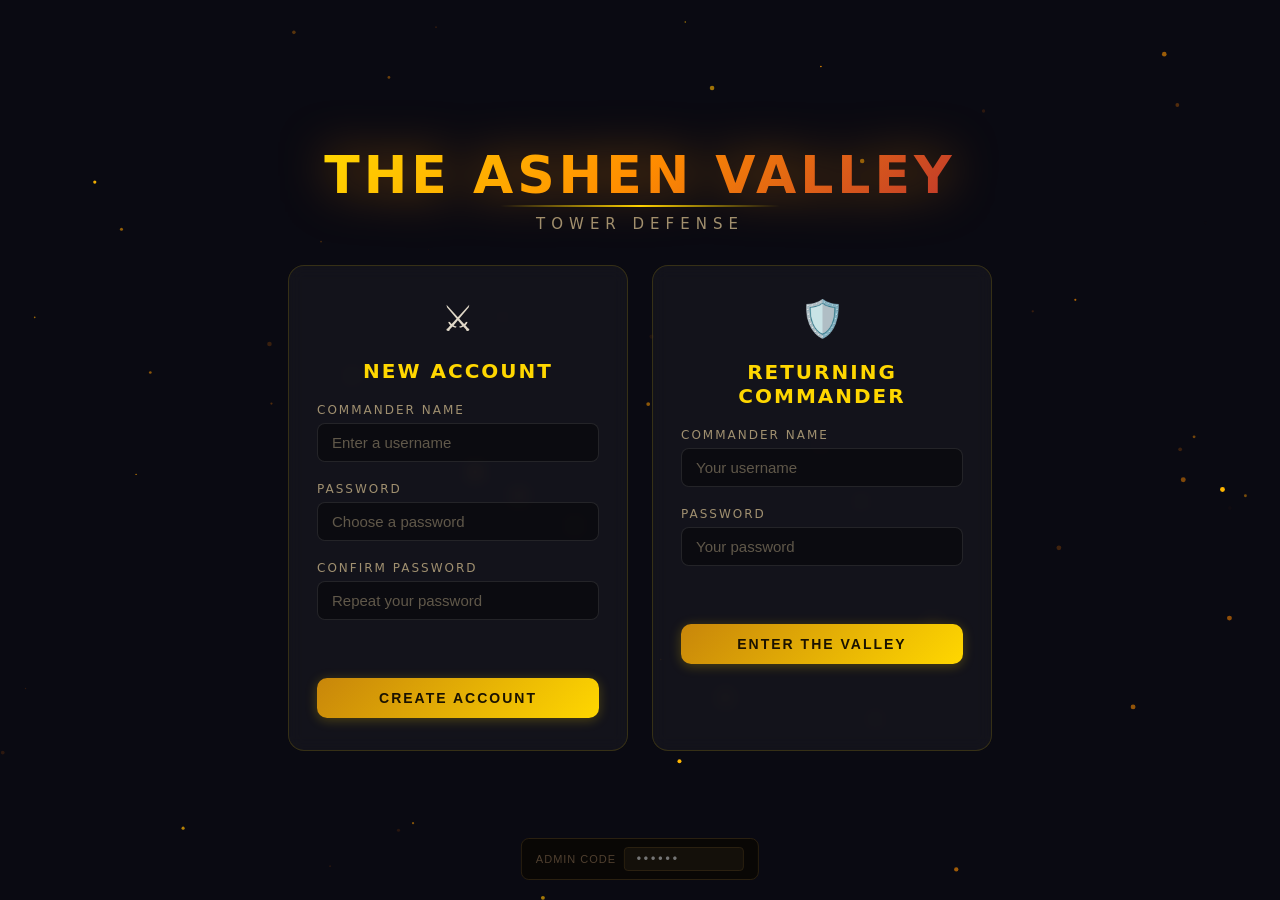
==== loadout.html @ 4f232daa "Initial commit" ====
<!DOCTYPE html>
<html lang="en">
<head>
  <meta charset="UTF-8">
  <meta name="viewport" content="width=device-width, initial-scale=1.0">
  <title>The Ashen Valley — Choose Loadout</title>
  <link rel="stylesheet" href="css/hub.css">
  <style>
    .loadout-page {
      position: relative;
      z-index: 1;
      min-height: 100vh;
      display: flex;
      flex-direction: column;
      align-items: center;
      padding: 0 20px 40px;
    }

    .lo-header {
      width: 100%;
      max-width: 860px;
      display: flex;
      align-items: center;
      justify-content: space-between;
      padding: 16px 0;
      border-bottom: 1px solid #3a2e10;
      margin-bottom: 24px;
    }

    .lo-title {
      font-size: 22px;
      font-weight: 800;
      color: #ffd700;
      letter-spacing: 2px;
      text-shadow: 0 0 20px rgba(255,215,0,0.3);
    }

    /* ── Slot row ── */
    .slot-row {
      display: flex;
      gap: 16px;
      justify-content: center;
      margin-bottom: 28px;
      flex-wrap: wrap;
    }

    .slot {
      width: 110px;
      height: 130px;
      border: 2px dashed #3a3010;
      border-radius: 14px;
      background: #0d0a06;
      display: flex;
      flex-direction: column;
      align-items: center;
      justify-content: center;
      gap: 6px;
      cursor: default;
      transition: border-color 0.2s, box-shadow 0.2s;
      position: relative;
    }

    .slot.filled {
      border-style: solid;
      border-color: #40c050;
      background: #0a1a0c;
      box-shadow: 0 0 16px rgba(60,200,80,0.3);
      cursor: pointer;
    }

    .slot.filled:hover {
      border-color: #ff4040;
      box-shadow: 0 0 16px rgba(255,60,60,0.3);
    }

    .slot-num {
      font-size: 11px;
      color: #504030;
      letter-spacing: 1px;
      text-transform: uppercase;
    }

    .slot-icon {
      width: 52px;
      height: 52px;
      border-radius: 50%;
      display: flex;
      align-items: center;
      justify-content: center;
      font-size: 16px;
      font-weight: 800;
      background: #1a1a1a;
      color: #404040;
    }

    .slot.filled .slot-icon {
      background: var(--slot-color, #333);
      color: var(--slot-text, #fff);
    }

    .slot-name {
      font-size: 10px;
      color: #706050;
      text-align: center;
      line-height: 1.3;
      padding: 0 4px;
    }

    .slot.filled .slot-name {
      color: #a0d090;
    }

    .slot-remove {
      position: absolute;
      top: 5px;
      right: 8px;
      font-size: 11px;
      color: #604030;
      display: none;
    }

    .slot.filled:hover .slot-remove {
      display: block;
      color: #ff6040;
    }

    .slot-empty-label {
      font-size: 28px;
      color: #2a2010;
    }

    /* ── Counter ── */
    .lo-counter {
      text-align: center;
      margin-bottom: 20px;
      font-size: 15px;
      color: #808060;
    }

    .lo-counter span {
      color: #40c050;
      font-weight: 700;
      font-size: 18px;
    }

    /* ── Unit grid ── */
    .unit-pool {
      width: 100%;
      max-width: 860px;
      display: grid;
      grid-template-columns: repeat(auto-fill, minmax(96px, 1fr));
      gap: 10px;
      margin-bottom: 28px;
    }

    .pool-unit {
      display: flex;
      flex-direction: column;
      align-items: center;
      gap: 5px;
      padding: 12px 6px 10px;
      border-radius: 10px;
      border: 2px solid #2a2010;
      background: #100d08;
      cursor: pointer;
      position: relative;
      transition: transform 0.15s, border-color 0.15s, box-shadow 0.15s;
    }

    .pool-unit:hover {
      transform: translateY(-3px);
      border-color: #60a060;
    }

    .pool-unit.selected {
      border-color: #40c050;
      background: #0a180c;
      box-shadow: 0 0 14px rgba(60,200,80,0.35);
    }

    .pool-unit.selected:hover {
      border-color: #ff4040;
    }

    .pool-unit .pu-check {
      position: absolute;
      top: 5px;
      right: 7px;
      font-size: 12px;
      color: #40c050;
      font-weight: 900;
    }

    .pu-icon {
      width: 48px;
      height: 48px;
      border-radius: 50%;
      display: flex;
      align-items: center;
      justify-content: center;
      font-size: 14px;
      font-weight: 800;
    }

    .pu-canvas {
      width: 48px;
      height: 48px;
      border-radius: 50%;
      display: block;
      background: rgba(0,0,0,0.3);
    }

    .slot-canvas {
      width: 52px;
      height: 52px;
      border-radius: 50%;
      display: block;
      background: rgba(0,0,0,0.3);
    }

    .pu-name {
      font-size: 10px;
      color: #c0b090;
      text-align: center;
      line-height: 1.2;
    }

    .pu-tier {
      font-size: 9px;
      color: #504030;
    }

    /* rarity borders */
    .rb-common    { border-color: #3a3010; }
    .rb-rare      { border-color: #1a2a3a; }
    .rb-epic      { border-color: #2a1a3a; }
    .rb-legendary { border-color: #3a1a0a; }
    .rb-divine    { border-color: #3a2a00; }
    .rb-mystery   { border-color: #4a0a4a; box-shadow: 0 0 10px rgba(200,20,200,0.5); animation: mysteryBorderPulse 2s ease-in-out infinite; }
    @keyframes mysteryBorderPulse {
      0%,100% { border-color: #4a0a4a; box-shadow: 0 0 10px rgba(200,20,200,0.5); }
      50%      { border-color: #c020c0; box-shadow: 0 0 18px rgba(200,20,200,0.9); }
    }

    /* ── Enter Battle button ── */
    .enter-btn {
      display: block;
      padding: 14px 60px;
      font-size: 18px;
      font-weight: 800;
      letter-spacing: 2px;
      border-radius: 10px;
      border: 2px solid #5c2a10;
      background: linear-gradient(135deg, #3a1408, #5c2010);
      color: #ffb060;
      cursor: pointer;
      transition: all 0.2s;
      margin: 0 auto 12px;
    }

    .enter-btn:hover:not(:disabled) {
      background: linear-gradient(135deg, #6a2008, #a03010);
      border-color: #ff6020;
      box-shadow: 0 0 30px rgba(255,100,30,0.4);
      color: #ffd090;
    }

    .enter-btn:disabled {
      opacity: 0.35;
      cursor: default;
    }

    .enter-hint {
      text-align: center;
      font-size: 12px;
      color: #504030;
    }
  </style>
</head>
<body>

<canvas id="bg-canvas" class="bg-canvas"></canvas>

<div class="loadout-page">

  <div class="lo-header">
    <div class="lo-title">⚔ Choose Your Loadout</div>
    <button class="btn-icon" id="btn-back">← Back to Hub</button>
  </div>

  <!-- 5 slots -->
  <div class="slot-row" id="slot-row"></div>

  <!-- Counter -->
  <div class="lo-counter"><span id="sel-count">0</span> / 6 selected</div>

  <!-- Unit pool -->
  <div class="unit-pool" id="unit-pool"></div>

  <!-- Enter battle -->
  <button class="enter-btn" id="btn-enter" disabled>Enter Battle</button>
  <div class="enter-hint" id="enter-hint">Select 5 heroes to deploy</div>

</div>

<script src="js/map.js"></script>
<script src="js/tower.js"></script>
<script src="js/account.js"></script>
<script>
  // Render a tower model into a new <canvas> of the given size
  function makeTowerCanvas(key, size) {
    const cv = document.createElement('canvas');
    cv.width = size;
    cv.height = size;
    const ctx = cv.getContext('2d');
    try {
      const t = new Tower(key, 0, 0);
      ctx.save();
      ctx.translate(size / 2 - t.x, size / 2 - t.y);
      t.render(ctx, false);
      ctx.restore();
    } catch (e) {
      const def = TOWER_DEFS.find(d => d.key === key);
      ctx.fillStyle = def ? def.color : '#888';
      ctx.beginPath(); ctx.arc(size/2, size/2, size/2 - 2, 0, Math.PI*2); ctx.fill();
      ctx.fillStyle = def ? (def.textColor || '#fff') : '#fff';
      ctx.font = `bold ${Math.floor(size * 0.3)}px Arial`;
      ctx.textAlign = 'center'; ctx.textBaseline = 'middle';
      ctx.fillText(def ? def.abbr : '?', size/2, size/2);
    }
    return cv;
  }
</script>
<script>
  const _user = getCurrentUser();
  if (!_user) window.location.href = 'login.html';

  // ── Background embers (same as hub) ──
  (function() {
    const cv = document.getElementById('bg-canvas');
    const cx = cv.getContext('2d');
    function resize() { cv.width = innerWidth; cv.height = innerHeight; }
    resize();
    window.addEventListener('resize', resize);
    const EMBERS = Array.from({ length: 60 }, () => ({
      x: Math.random() * innerWidth, y: Math.random() * innerHeight,
      r: Math.random() * 2.2 + 0.4, vy: -(Math.random() * 0.7 + 0.2),
      vx: (Math.random() - 0.5) * 0.35,
      life: Math.random(), maxLife: Math.random() * 0.7 + 0.4,
    }));
    function tick() {
      cx.clearRect(0, 0, cv.width, cv.height);
      for (const e of EMBERS) {
        e.x += e.vx; e.y += e.vy; e.life -= 0.003;
        if (e.life <= 0) { e.x = Math.random() * cv.width; e.y = cv.height + 10; e.life = e.maxLife; }
        const a = (e.life / e.maxLife) * 0.75;
        cx.beginPath(); cx.arc(e.x, e.y, e.r, 0, Math.PI * 2);
        cx.fillStyle = `rgba(255,${90 + Math.floor(e.life * 110)},0,${a})`; cx.fill();
      }
      requestAnimationFrame(tick);
    }
    tick();
  })();

  // ── State ──
  const isAdmin = _user.username === 'Admin';
  const unlocked = getUnlockedUnits(_user.username);
  let selected = getLoadout(_user.username).slice(); // start from saved loadout

  // ── Build slots ──
  function buildSlots() {
    const row = document.getElementById('slot-row');
    row.innerHTML = '';
    for (let i = 0; i < 6; i++) {
      const key = selected[i] || null;
      const unit = key ? GACHA_POOL.find(u => u.key === key) : null;
      const slot = document.createElement('div');
      slot.className = 'slot' + (unit ? ' filled' : '');
      if (unit) {
        const numEl = document.createElement('div');
        numEl.className = 'slot-num';
        numEl.textContent = `Slot ${i + 1}`;

        const cv = makeTowerCanvas(unit.key, 52);
        cv.className = 'slot-canvas';

        const nameEl = document.createElement('div');
        nameEl.className = 'slot-name';
        nameEl.textContent = unit.name;

        const removeEl = document.createElement('div');
        removeEl.className = 'slot-remove';
        removeEl.textContent = '✕ remove';

        slot.appendChild(numEl);
        slot.appendChild(cv);
        slot.appendChild(nameEl);
        slot.appendChild(removeEl);
        slot.addEventListener('click', () => { removeUnit(key); });
      } else {
        slot.innerHTML = `
          <div class="slot-empty-label">+</div>
          <div class="slot-name">Empty</div>
        `;
      }
      row.appendChild(slot);
    }
  }

  // ── Build unit pool ──
  const RARITY_RANK = { common: 0, rare: 1, epic: 2, legendary: 3, divine: 4, mystery: 5 };

  function buildPool() {
    const pool = document.getElementById('unit-pool');
    pool.innerHTML = '';
    const sortedPool = [...GACHA_POOL]
      .filter(u => unlocked.includes(u.key))
      .sort((a, b) => RARITY_RANK[a.rarity] - RARITY_RANK[b.rarity]);
    for (const unit of sortedPool) {
      const isSel = selected.includes(unit.key);
      const el = document.createElement('div');
      el.className = `pool-unit rb-${unit.rarity}` + (isSel ? ' selected' : '');

      if (isSel) {
        const check = document.createElement('div');
        check.className = 'pu-check';
        check.textContent = '✓';
        el.appendChild(check);
      }

      const cv = makeTowerCanvas(unit.key, 48);
      cv.className = 'pu-canvas';
      el.appendChild(cv);

      const nameEl = document.createElement('div');
      nameEl.className = 'pu-name';
      nameEl.textContent = unit.name;
      el.appendChild(nameEl);

      const tierEl = document.createElement('div');
      tierEl.className = 'pu-tier';
      tierEl.textContent = `Tier ${unit.tier} · ${unit.rarity}`;
      el.appendChild(tierEl);

      el.addEventListener('click', () => {
        if (selected.includes(unit.key)) {
          removeUnit(unit.key);
        } else {
          addUnit(unit.key);
        }
      });
      pool.appendChild(el);
    }
  }

  function addUnit(key) {
    if (selected.length >= 6) return;
    selected.push(key);
    refresh();
  }

  function removeUnit(key) {
    selected = selected.filter(k => k !== key);
    refresh();
  }

  function refresh() {
    buildSlots();
    buildPool();
    document.getElementById('sel-count').textContent = selected.length;
    const ready = selected.length >= 1;
    document.getElementById('btn-enter').disabled = !ready;
    document.getElementById('enter-hint').textContent = ready
      ? 'Your heroes are ready — enter the valley!'
      : 'Select at least 1 hero to enter the valley';
  }

  // ── Enter battle ──
  document.getElementById('btn-enter').addEventListener('click', () => {
    if (selected.length < 1) return;
    saveLoadout(_user.username, selected);
    const modeParam = new URLSearchParams(location.search).get('mode');
    window.location.href = modeParam ? `index.html?mode=${modeParam}` : 'index.html';
  });

  document.getElementById('btn-back').addEventListener('click', () => {
    window.location.href = 'hub.html';
  });

  // ── Show mode in title ──
  const _modeParam = new URLSearchParams(location.search).get('mode');
  if (_modeParam === 'infinite') {
    document.querySelector('.lo-title').textContent = '♾ Infinite Mode — Choose Your Loadout';
  }

  // ── Init ──
  refresh();
</script>
</body>
</html>
---- css/hub.css ----
/* ========================
   RESET & BASE
======================== */
*, *::before, *::after { box-sizing: border-box; margin: 0; padding: 0; }

body {
  background: #0d0a06;
  color: #e8e0cc;
  font-family: 'Segoe UI', 'Arial', sans-serif;
  min-height: 100vh;
  overflow-x: hidden;
  user-select: none;
}

.bg-canvas {
  position: fixed;
  inset: 0;
  pointer-events: none;
  z-index: 0;
}

/* ========================
   HUB PAGE
======================== */
.hub-page {
  position: relative;
  z-index: 1;
  min-height: 100vh;
  display: flex;
  flex-direction: column;
  align-items: center;
  padding: 0 20px 40px;
}

/* ========================
   HEADER
======================== */
.hub-header {
  width: 100%;
  max-width: 900px;
  display: flex;
  align-items: center;
  justify-content: space-between;
  padding: 16px 0;
  border-bottom: 1px solid #3a2e10;
  margin-bottom: 10px;
}

.hub-title {
  font-size: 22px;
  font-weight: 800;
  color: #ffd700;
  letter-spacing: 2px;
  text-shadow: 0 0 20px rgba(255,215,0,0.3);
}

.hub-header-right {
  display: flex;
  align-items: center;
  gap: 16px;
}

.crystal-display {
  font-size: 15px;
  font-weight: 700;
  color: #a0e0ff;
  background: rgba(0,100,180,0.2);
  border: 1px solid #2060a0;
  border-radius: 20px;
  padding: 4px 14px;
}

.username-display {
  font-size: 14px;
  color: #c8a96e;
}

.btn-icon {
  background: transparent;
  border: 1px solid #5c4a1e;
  color: #a08050;
  border-radius: 6px;
  padding: 5px 12px;
  font-size: 13px;
  cursor: pointer;
  transition: all 0.15s;
}
.btn-icon:hover { border-color: #ff8040; color: #ff8040; }

/* ========================
   WELCOME BANNER
======================== */
.hub-welcome {
  text-align: center;
  margin: 28px 0 36px;
}

.welcome-text {
  font-size: 28px;
  font-weight: 700;
  color: #ffd700;
  text-shadow: 0 0 30px rgba(255,215,0,0.25);
  letter-spacing: 1px;
}

.welcome-sub {
  font-size: 15px;
  color: #a09070;
  margin-top: 6px;
  letter-spacing: 2px;
}

/* ========================
   MENU GRID
======================== */
.menu-grid {
  display: flex;
  gap: 24px;
  justify-content: center;
  flex-wrap: wrap;
  max-width: 900px;
  width: 100%;
}

.menu-card {
  position: relative;
  width: 230px;
  min-height: 220px;
  border-radius: 14px;
  border: 1px solid #3a2e10;
  background: #14100a;
  display: flex;
  flex-direction: column;
  align-items: center;
  justify-content: center;
  gap: 10px;
  cursor: pointer;
  padding: 30px 20px;
  overflow: hidden;
  transition: transform 0.2s, box-shadow 0.2s, border-color 0.2s;
}

.menu-card:hover {
  transform: translateY(-6px);
}

.card-glow {
  position: absolute;
  inset: 0;
  opacity: 0;
  transition: opacity 0.3s;
  border-radius: 14px;
  pointer-events: none;
}

.menu-card:hover .card-glow { opacity: 1; }

/* Card accent colors */
.card-play   { border-color: #5c2a10; }
.card-play:hover { box-shadow: 0 8px 40px rgba(255,100,30,0.35); border-color: #ff6020; }
.card-play .card-glow { background: radial-gradient(ellipse at 50% 100%, rgba(255,100,30,0.18), transparent 70%); }

.card-infinite { border-color: #103a2a; }
.card-infinite:hover { box-shadow: 0 8px 40px rgba(0,220,180,0.35); border-color: #00dcb4; }
.card-infinite .card-glow { background: radial-gradient(ellipse at 50% 100%, rgba(0,220,180,0.18), transparent 70%); }

.card-summon { border-color: #2a1e5c; }
.card-summon:hover { box-shadow: 0 8px 40px rgba(120,60,255,0.35); border-color: #8060ff; }
.card-summon .card-glow { background: radial-gradient(ellipse at 50% 100%, rgba(120,60,255,0.18), transparent 70%); }

.card-loadout { border-color: #1a3a1a; }
.card-loadout:hover { box-shadow: 0 8px 40px rgba(60,200,80,0.35); border-color: #40c050; }
.card-loadout .card-glow { background: radial-gradient(ellipse at 50% 100%, rgba(60,200,80,0.18), transparent 70%); }

.card-profile { border-color: #3a2e10; }
.card-profile:hover { box-shadow: 0 8px 40px rgba(255,215,0,0.25); border-color: #ffd700; }
.card-profile .card-glow { background: radial-gradient(ellipse at 50% 100%, rgba(255,215,0,0.15), transparent 70%); }

.card-draft { border-color: #103030; }
.card-draft:hover { box-shadow: 0 8px 40px rgba(0,200,180,0.35); border-color: #00c8b4; }
.card-draft .card-glow { background: radial-gradient(ellipse at 50% 100%, rgba(0,200,180,0.18), transparent 70%); }

.card-enemies { border-color: #2a1038; }
.card-enemies:hover { box-shadow: 0 8px 40px rgba(180,50,240,0.35); border-color: #b032f0; }
.card-enemies .card-glow { background: radial-gradient(ellipse at 50% 100%, rgba(180,50,240,0.18), transparent 70%); }

.card-icon {
  font-size: 48px;
  line-height: 1;
}

.card-title {
  font-size: 20px;
  font-weight: 800;
  color: #f0e0c0;
  letter-spacing: 1px;
}

.card-desc {
  font-size: 12px;
  color: #806050;
  text-align: center;
  line-height: 1.5;
  letter-spacing: 0.5px;
}

/* ========================
   MODALS
======================== */
.modal-overlay {
  position: fixed;
  inset: 0;
  background: rgba(0,0,0,0.82);
  display: flex;
  align-items: center;
  justify-content: center;
  z-index: 100;
  padding: 20px;
}

.modal {
  background: #14100a;
  border: 1px solid #5c4a1e;
  border-radius: 14px;
  box-shadow: 0 12px 60px rgba(0,0,0,0.9);
  width: 100%;
  max-height: 90vh;
  overflow-y: auto;
}

.modal-header {
  display: flex;
  align-items: center;
  justify-content: space-between;
  padding: 16px 20px;
  border-bottom: 1px solid #3a2e10;
  background: #1e1810;
  border-radius: 14px 14px 0 0;
  position: sticky;
  top: 0;
  z-index: 1;
}

.modal-title {
  font-size: 18px;
  font-weight: 700;
  color: #ffd700;
  letter-spacing: 1px;
}

.modal-close {
  background: none;
  border: none;
  color: #888;
  font-size: 18px;
  cursor: pointer;
  line-height: 1;
  padding: 0;
  transition: color 0.15s;
}
.modal-close:hover { color: #ff6b6b; }

/* ========================
   SUMMON MODAL
======================== */
.summon-modal-box { max-width: 700px; }

.summon-info {
  display: flex;
  justify-content: space-between;
  padding: 12px 20px;
  border-bottom: 1px solid #2a2010;
}

.summon-crystals {
  font-size: 16px;
  font-weight: 700;
  color: #a0e0ff;
}

.summon-collection {
  font-size: 14px;
  color: #c8a96e;
}

.summon-roll-area {
  min-height: 160px;
  padding: 20px;
  display: flex;
  align-items: center;
  justify-content: center;
  flex-wrap: wrap;
  gap: 10px;
}

.summon-idle-text {
  color: #605040;
  font-size: 16px;
  letter-spacing: 1px;
  text-align: center;
}

.summon-results {
  display: flex;
  flex-wrap: wrap;
  gap: 10px;
  justify-content: center;
  width: 100%;
}

.summon-dupe-info {
  text-align: center;
  padding: 8px 20px;
  color: #a0e0ff;
  font-size: 13px;
  background: rgba(0,80,160,0.2);
  border-top: 1px solid #2a2010;
}

.summon-buttons {
  display: flex;
  gap: 12px;
  padding: 16px 20px;
  border-top: 1px solid #2a2010;
  justify-content: center;
  flex-wrap: wrap;
}

.btn-roll {
  display: flex;
  flex-direction: column;
  align-items: center;
  gap: 4px;
  padding: 12px 28px;
  border-radius: 8px;
  cursor: pointer;
  transition: all 0.15s;
  border: 2px solid transparent;
  font-family: inherit;
}

.btn-single {
  background: #1e2a3a;
  border-color: #2060a0;
  color: #a0d0ff;
}
.btn-single:hover { background: #253545; border-color: #60b0ff; box-shadow: 0 4px 16px rgba(80,160,255,0.3); }

.btn-multi {
  background: #2a1e3a;
  border-color: #6040b0;
  color: #c0a0ff;
}
.btn-multi:hover { background: #352545; border-color: #a080ff; box-shadow: 0 4px 16px rgba(160,100,255,0.3); }

.roll-label { font-size: 15px; font-weight: 700; }
.roll-cost  { font-size: 12px; opacity: 0.8; }
.roll-guarantee { color: #c0a0ff; font-size: 11px; margin-left: 4px; }

.btn-roll.flash-error {
  animation: errorFlash 0.6s ease;
}
@keyframes errorFlash {
  0%, 100% { border-color: inherit; }
  50% { border-color: #ff4444; box-shadow: 0 0 16px rgba(255,50,50,0.5); }
}

.legend-common    { color: #aaaaaa; }
.legend-rare      { color: #60aaff; }
.legend-epic      { color: #c080ff; }
.legend-legendary { color: #ffd700; }
.legend-divine    { color: #fffbe8; text-shadow: 0 0 8px rgba(255,255,200,0.9); }
.legend-mystery   { color: #e040e0; text-shadow: 0 0 10px rgba(220,40,220,0.9), 0 0 20px rgba(220,40,220,0.5); animation: mysteryLegendPulse 1.8s ease-in-out infinite; }
@keyframes mysteryLegendPulse {
  0%,100% { color: #e040e0; text-shadow: 0 0 10px rgba(220,40,220,0.9); }
  50%      { color: #ff80ff; text-shadow: 0 0 18px rgba(255,100,255,1.0), 0 0 32px rgba(200,0,200,0.6); }
}

.rarity-rates {
  display: flex;
  flex-direction: row;
  justify-content: center;
  gap: 8px;
  padding: 10px 20px 14px;
  border-top: 1px solid rgba(255,255,255,0.06);
}
.rate-row {
  display: flex;
  flex-direction: column;
  align-items: center;
  gap: 2px;
  min-width: 62px;
  background: rgba(0,0,0,0.25);
  border-radius: 6px;
  padding: 6px 8px;
}
.rate-icon {
  font-size: 14px;
}
.rate-label {
  font-size: 9px;
  color: #888;
  letter-spacing: 0.5px;
  text-transform: uppercase;
}
.rate-pct {
  font-size: 13px;
  font-weight: 700;
  color: #e0d0a0;
}

/* ========================
   RESULT CARDS
======================== */
.result-card {
  position: relative;
  width: 90px;
  padding: 10px 6px 8px;
  border-radius: 8px;
  border: 2px solid #333;
  background: #1a140e;
  display: flex;
  flex-direction: column;
  align-items: center;
  gap: 4px;
  opacity: 0;
}

.card-reveal {
  animation: cardReveal 0.4s ease forwards;
}
@keyframes cardReveal {
  0%   { opacity: 0; transform: scale(0.6) rotateY(90deg); }
  60%  { transform: scale(1.08) rotateY(-5deg); }
  100% { opacity: 1; transform: scale(1) rotateY(0deg); }
}

.rarity-common    { border-color: #666; }
.rarity-rare      { border-color: #4090e0; box-shadow: 0 0 10px rgba(60,140,220,0.4); }
.rarity-epic      { border-color: #9050e0; box-shadow: 0 0 14px rgba(140,60,220,0.5); }
.rarity-legendary { border-color: #ffd700; box-shadow: 0 0 18px rgba(255,215,0,0.6); }
.rarity-legendary.card-reveal { animation: cardReveal 0.4s ease forwards, legendaryShimmer 1.5s 0.4s ease infinite; }
.rarity-divine    { border-color: #fff8e0; box-shadow: 0 0 24px rgba(255,255,220,0.8); }
.rarity-divine.card-reveal { animation: cardReveal 0.4s ease forwards, divineShimmer 2s 0.4s ease infinite; }
.rarity-mystery   { border-color: #c020c0; box-shadow: 0 0 28px rgba(200,20,200,0.9); animation: mysteryShimmer 1.4s ease-in-out infinite; }
.rarity-mystery.card-reveal { animation: cardReveal 0.4s ease forwards, mysteryShimmer 1.4s 0.4s ease-in-out infinite; }
@keyframes mysteryShimmer {
  0%,100% { border-color: #c020c0; box-shadow: 0 0 28px rgba(200,20,200,0.8), 0 0 50px rgba(200,20,200,0.3); }
  50%      { border-color: #ff60ff; box-shadow: 0 0 40px rgba(255,80,255,1.0), 0 0 80px rgba(200,20,200,0.5); }
}

@keyframes legendaryShimmer {
  0%, 100% { box-shadow: 0 0 18px rgba(255,215,0,0.5); }
  50%       { box-shadow: 0 0 28px rgba(255,215,0,0.9), 0 0 50px rgba(255,215,0,0.3); }
}

@keyframes divineShimmer {
  0%   { box-shadow: 0 0 24px rgba(255,255,220,0.7), 0 0 0px rgba(255,255,255,0); }
  33%  { box-shadow: 0 0 40px rgba(255,255,255,1),   0 0 70px rgba(255,245,180,0.6); }
  66%  { box-shadow: 0 0 30px rgba(220,240,255,0.9), 0 0 50px rgba(180,210,255,0.4); }
  100% { box-shadow: 0 0 24px rgba(255,255,220,0.7), 0 0 0px rgba(255,255,255,0); }
}

.result-icon {
  width: 44px; height: 44px;
  border-radius: 50%;
  display: flex; align-items: center; justify-content: center;
  font-size: 12px; font-weight: 800;
  border: 2px solid rgba(255,255,255,0.15);
}
.result-canvas {
  width: 44px; height: 44px;
  border-radius: 50%;
  display: block;
  border: 2px solid rgba(255,255,255,0.15);
  background: rgba(0,0,0,0.3);
}

.result-name  { font-size: 9px; color: #d0c0a0; text-align: center; line-height: 1.2; }
.result-tier  { font-size: 9px; color: #706050; }

.rarity-text-common    { font-size: 9px; color: #aaaaaa; font-weight: 700; letter-spacing: 1px; }
.rarity-text-rare      { font-size: 9px; color: #60aaff; font-weight: 700; letter-spacing: 1px; }
.rarity-text-epic      { font-size: 9px; color: #c080ff; font-weight: 700; letter-spacing: 1px; }
.rarity-text-legendary { font-size: 9px; color: #ffd700; font-weight: 700; letter-spacing: 1px; }
.rarity-text-divine    { font-size: 9px; color: #fffbe8; font-weight: 700; letter-spacing: 1px; text-shadow: 0 0 6px rgba(255,255,200,1); }

.new-tag {
  position: absolute; top: -6px; left: 50%; transform: translateX(-50%);
  background: #20a040; color: #fff; font-size: 8px; font-weight: 800;
  border-radius: 4px; padding: 1px 5px; letter-spacing: 1px;
}
.dupe-tag {
  position: absolute; top: -6px; left: 50%; transform: translateX(-50%);
  background: #404040; color: #999; font-size: 8px; font-weight: 700;
  border-radius: 4px; padding: 1px 5px; letter-spacing: 1px;
}

/* ========================
   PROFILE MODAL
======================== */
.profile-modal-box { max-width: 620px; }

.profile-body { padding: 20px; display: flex; flex-direction: column; gap: 18px; }

/* Header row: avatar + name + crystals */
.profile-name {
  display: flex; align-items: center; gap: 14px;
}
.profile-avatar {
  width: 54px; height: 54px; border-radius: 50%;
  background: linear-gradient(135deg, #5a3a10, #2a1a05);
  border: 2px solid #ffd700;
  display: flex; align-items: center; justify-content: center;
  font-size: 22px; font-weight: 900; color: #ffd700;
  flex-shrink: 0;
  box-shadow: 0 0 14px rgba(255,215,0,0.25);
}
.profile-username {
  font-size: 20px; font-weight: 800; color: #ffd700; letter-spacing: 0.5px;
}
.profile-crystals {
  font-size: 13px; color: #a0c0ff; margin-top: 2px;
}

/* Stats as a card grid */
.profile-stats {
  display: grid;
  grid-template-columns: repeat(3, 1fr);
  gap: 8px;
}
.stat-card {
  background: #1a140e;
  border: 1px solid #2a2010;
  border-radius: 8px;
  padding: 12px 8px;
  display: flex; flex-direction: column; align-items: center; gap: 3px;
}
.stat-card-val {
  font-size: 20px; font-weight: 800; color: #fff;
}
.stat-card-lbl {
  font-size: 10px; color: #806040; text-transform: uppercase; letter-spacing: 1px;
}

.collection-header, .history-header {
  font-size: 13px; font-weight: 700; color: #a09070; letter-spacing: 2px;
  text-transform: uppercase; border-bottom: 1px solid #2a2010; padding-bottom: 6px;
}

.collection-grid {
  display: grid;
  grid-template-columns: repeat(auto-fill, minmax(72px, 1fr));
  gap: 8px;
}

.coll-unit {
  display: flex; flex-direction: column; align-items: center; gap: 4px;
  padding: 8px 4px; border-radius: 7px; border: 1px solid #333;
  cursor: default;
}

.rarity-border-common    { border-color: #555; }
.rarity-border-rare      { border-color: #3070c0; }
.rarity-border-epic      { border-color: #7040c0; }
.rarity-border-legendary { border-color: #b09000; }
.rarity-border-divine    { border-color: #fffbe8; box-shadow: 0 0 6px rgba(255,255,200,0.5); }
.rarity-border-mystery   { border-color: #c020c0; box-shadow: 0 0 10px rgba(200,20,200,0.7); animation: mysteryShimmer 1.4s ease-in-out infinite; }

.coll-locked { opacity: 0.3; filter: grayscale(0.8); }

.coll-section-header {
  grid-column: 1 / -1;
  font-size: 11px; font-weight: 700; letter-spacing: 1px;
  text-transform: uppercase; color: #a08040;
  padding: 6px 2px 2px;
  border-bottom: 1px solid #2a2010;
  margin-top: 4px;
}

.lo-section-header {
  grid-column: 1 / -1;
  font-size: 11px; font-weight: 700; letter-spacing: 1px;
  text-transform: uppercase; color: #a08040;
  padding: 6px 2px 2px;
  border-bottom: 1px solid #2a2010;
  margin-top: 4px;
}

.coll-icon {
  width: 38px; height: 38px; border-radius: 50%;
  display: flex; align-items: center; justify-content: center;
  font-size: 11px; font-weight: 800;
  border: 2px solid rgba(255,255,255,0.1);
}
.coll-canvas {
  width: 38px; height: 38px;
  border-radius: 50%;
  display: block;
  border: 2px solid rgba(255,255,255,0.1);
  background: rgba(0,0,0,0.3);
}
.coll-name { font-size: 8px; color: #a09070; text-align: center; line-height: 1.2; }

.history-list { display: flex; flex-direction: column; gap: 4px; }

.hist-item {
  display: flex; justify-content: space-between; align-items: center;
  padding: 6px 10px; background: #1a140e; border-radius: 5px;
  font-size: 12px; color: #c8a96e;
}
.hist-win  { color: #40e060; font-weight: 700; }
.hist-loss { color: #ff6666; font-weight: 700; }
.hist-gems { color: #80b0ff; font-size: 11px; }
.hist-date { color: #605040; }
.hist-empty { color: #504030; font-size: 13px; text-align: center; padding: 16px; }

/* ========================
   LOADOUT MODAL
======================== */
.loadout-modal-box {
  max-width: 680px;
  width: 96vw;
  max-height: 85vh;
  display: flex;
  flex-direction: column;
}

.loadout-info {
  display: flex;
  align-items: center;
  justify-content: space-between;
  padding: 10px 4px 14px;
  border-bottom: 1px solid #2a2a1a;
  margin-bottom: 14px;
}

.loadout-counter {
  font-size: 16px;
  font-weight: 700;
  color: #40c050;
}

.loadout-hint {
  font-size: 12px;
  color: #706050;
}

.loadout-grid {
  display: grid;
  grid-template-columns: repeat(auto-fill, minmax(90px, 1fr));
  gap: 10px;
  overflow-y: auto;
  padding: 4px 2px 4px;
  flex: 1;
}

.lo-unit {
  display: flex;
  flex-direction: column;
  align-items: center;
  gap: 4px;
  padding: 10px 6px 8px;
  border-radius: 10px;
  border: 2px solid #333;
  background: #111;
  cursor: pointer;
  position: relative;
  transition: transform 0.15s, border-color 0.15s, box-shadow 0.15s;
}

.lo-unit:hover:not(.lo-locked) {
  transform: translateY(-3px);
  border-color: #40c050;
}

.lo-unit.lo-selected {
  border-color: #40c050;
  background: #0d200f;
  box-shadow: 0 0 14px rgba(60,200,80,0.4);
}

.lo-unit.lo-locked {
  opacity: 0.4;
  cursor: default;
}

.lo-icon {
  width: 44px;
  height: 44px;
  border-radius: 50%;
  display: flex;
  align-items: center;
  justify-content: center;
  font-size: 13px;
  font-weight: 800;
}
.lo-canvas {
  width: 44px;
  height: 44px;
  border-radius: 50%;
  display: block;
  background: rgba(0,0,0,0.3);
}

.lo-name {
  font-size: 10px;
  color: #c0b090;
  text-align: center;
  line-height: 1.2;
}

.lo-check {
  position: absolute;
  top: 4px;
  right: 6px;
  font-size: 13px;
  color: #40c050;
  font-weight: 900;
}

.loadout-footer {
  padding-top: 14px;
  border-top: 1px solid #2a2a1a;
  display: flex;
  justify-content: center;
}

.btn-loadout-save {
  background: linear-gradient(135deg, #204a22, #306430);
  border: 2px solid #40c050;
  color: #a0f0a0;
  padding: 10px 40px;
  border-radius: 8px;
  font-size: 15px;
  font-weight: 700;
  cursor: pointer;
  letter-spacing: 1px;
  transition: background 0.2s, box-shadow 0.2s;
}

.btn-loadout-save:hover {
  background: linear-gradient(135deg, #306032, #408040);
  box-shadow: 0 0 20px rgba(60,200,80,0.4);
}

/* ========================
   ENEMIES MODAL
======================== */
.enemies-modal-box {
  max-width: 820px;
  width: 96vw;
  max-height: 88vh;
  display: flex;
  flex-direction: column;
}

.enemies-modal-body {
  padding: 16px 20px 20px;
  overflow-y: auto;
  flex: 1;
}

.enemies-filter-bar {
  display: flex;
  align-items: center;
  gap: 8px;
  margin-bottom: 18px;
  flex-wrap: wrap;
}

.enemies-filter-label {
  font-size: 12px;
  color: #806050;
  letter-spacing: 1px;
  text-transform: uppercase;
}

.enemy-filter-btn {
  background: transparent;
  border: 1px solid #3a2e10;
  color: #a08060;
  padding: 4px 14px;
  border-radius: 20px;
  font-size: 12px;
  cursor: pointer;
  transition: all 0.15s;
}
.enemy-filter-btn:hover { border-color: #b032f0; color: #d080ff; }
.enemy-filter-btn.active { background: rgba(180,50,240,0.15); border-color: #b032f0; color: #d080ff; }

.enemies-grid {
  display: grid;
  grid-template-columns: repeat(auto-fill, minmax(230px, 1fr));
  gap: 14px;
}

.enemy-card {
  background: #100c08;
  border: 1px solid #2a2010;
  border-radius: 12px;
  padding: 14px 14px 12px;
  display: flex;
  flex-direction: column;
  gap: 7px;
  transition: border-color 0.2s, box-shadow 0.2s;
}
.enemy-card:hover {
  border-color: #5a3080;
  box-shadow: 0 4px 20px rgba(180,50,240,0.15);
}

.enemy-undiscovered {
  opacity: 0.55;
  align-items: center;
  justify-content: center;
  min-height: 130px;
  cursor: default;
}
.enemy-undiscovered:hover { border-color: #2a2010; box-shadow: none; }

.enemy-icon-canvas {
  display: block;
  width: 80px;
  height: 80px;
  margin-bottom: 2px;
}

.enemy-unknown-label {
  font-size: 22px;
  font-weight: 800;
  color: #3a2e10;
  letter-spacing: 4px;
}

.enemy-name {
  font-size: 15px;
  font-weight: 700;
  color: #f0e0c0;
  letter-spacing: 0.5px;
}

.enemy-threat {
  font-size: 10px;
  font-weight: 700;
  letter-spacing: 1.5px;
  text-transform: uppercase;
  border: 1px solid;
  border-radius: 20px;
  padding: 2px 10px;
  width: fit-content;
}

.enemy-stats {
  display: flex;
  gap: 10px;
  font-size: 11px;
  color: #907060;
  flex-wrap: wrap;
}

.estat { display: flex; gap: 4px; }
.estat-lbl { color: #504030; }

.enemy-ability {
  font-size: 11px;
  color: #c0a060;
  line-height: 1.5;
  background: rgba(255,200,50,0.05);
  border-left: 2px solid #5a3800;
  padding: 5px 8px;
  border-radius: 0 4px 4px 0;
}

.enemy-ability-label {
  font-weight: 700;
  color: #e0a030;
}

.enemy-desc {
  font-size: 11px;
  color: #706050;
  line-height: 1.5;
  font-style: italic;
}

.enemy-first-wave {
  font-size: 10px;
  color: #4a3820;
  margin-top: 2px;
}

.enemy-locked-wave {
  color: #3a2e10;
  font-style: italic;
  text-align: center;
}

.enemies-empty {
  color: #504030;
  font-size: 13px;
  text-align: center;
  padding: 40px;
  grid-column: 1 / -1;
}

/* ========================
   SCROLLBAR
======================== */
::-webkit-scrollbar { width: 5px; }
::-webkit-scrollbar-track { background: #0d0d0d; }
::-webkit-scrollbar-thumb { background: #5c4a1e; border-radius: 3px; }

/* ========================
   HIDDEN
======================== */
.hidden { display: none !important; }
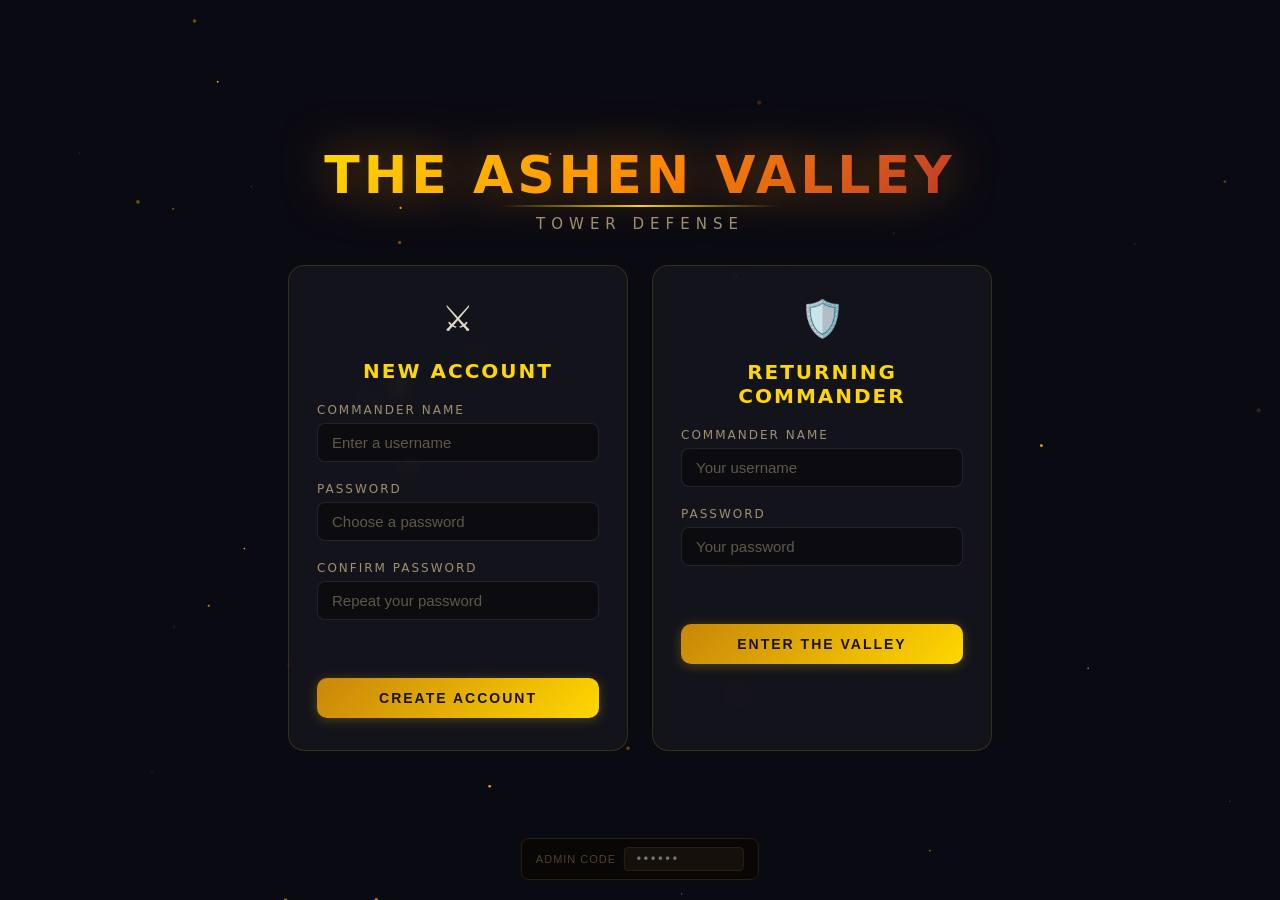
==== commit 61d98a98: "Fix 15+ broken tower abilities and system bugs Tower ability fixes (set but never read / dead code):" ====
--- a/loadout.html
+++ b/loadout.html
@@ -299,7 +299,7 @@
 
   <!-- Enter battle -->
   <button class="enter-btn" id="btn-enter" disabled>Enter Battle</button>
-  <div class="enter-hint" id="enter-hint">Select 5 heroes to deploy</div>
+  <div class="enter-hint" id="enter-hint">Select up to 6 heroes to deploy</div>
 
 </div>
 
